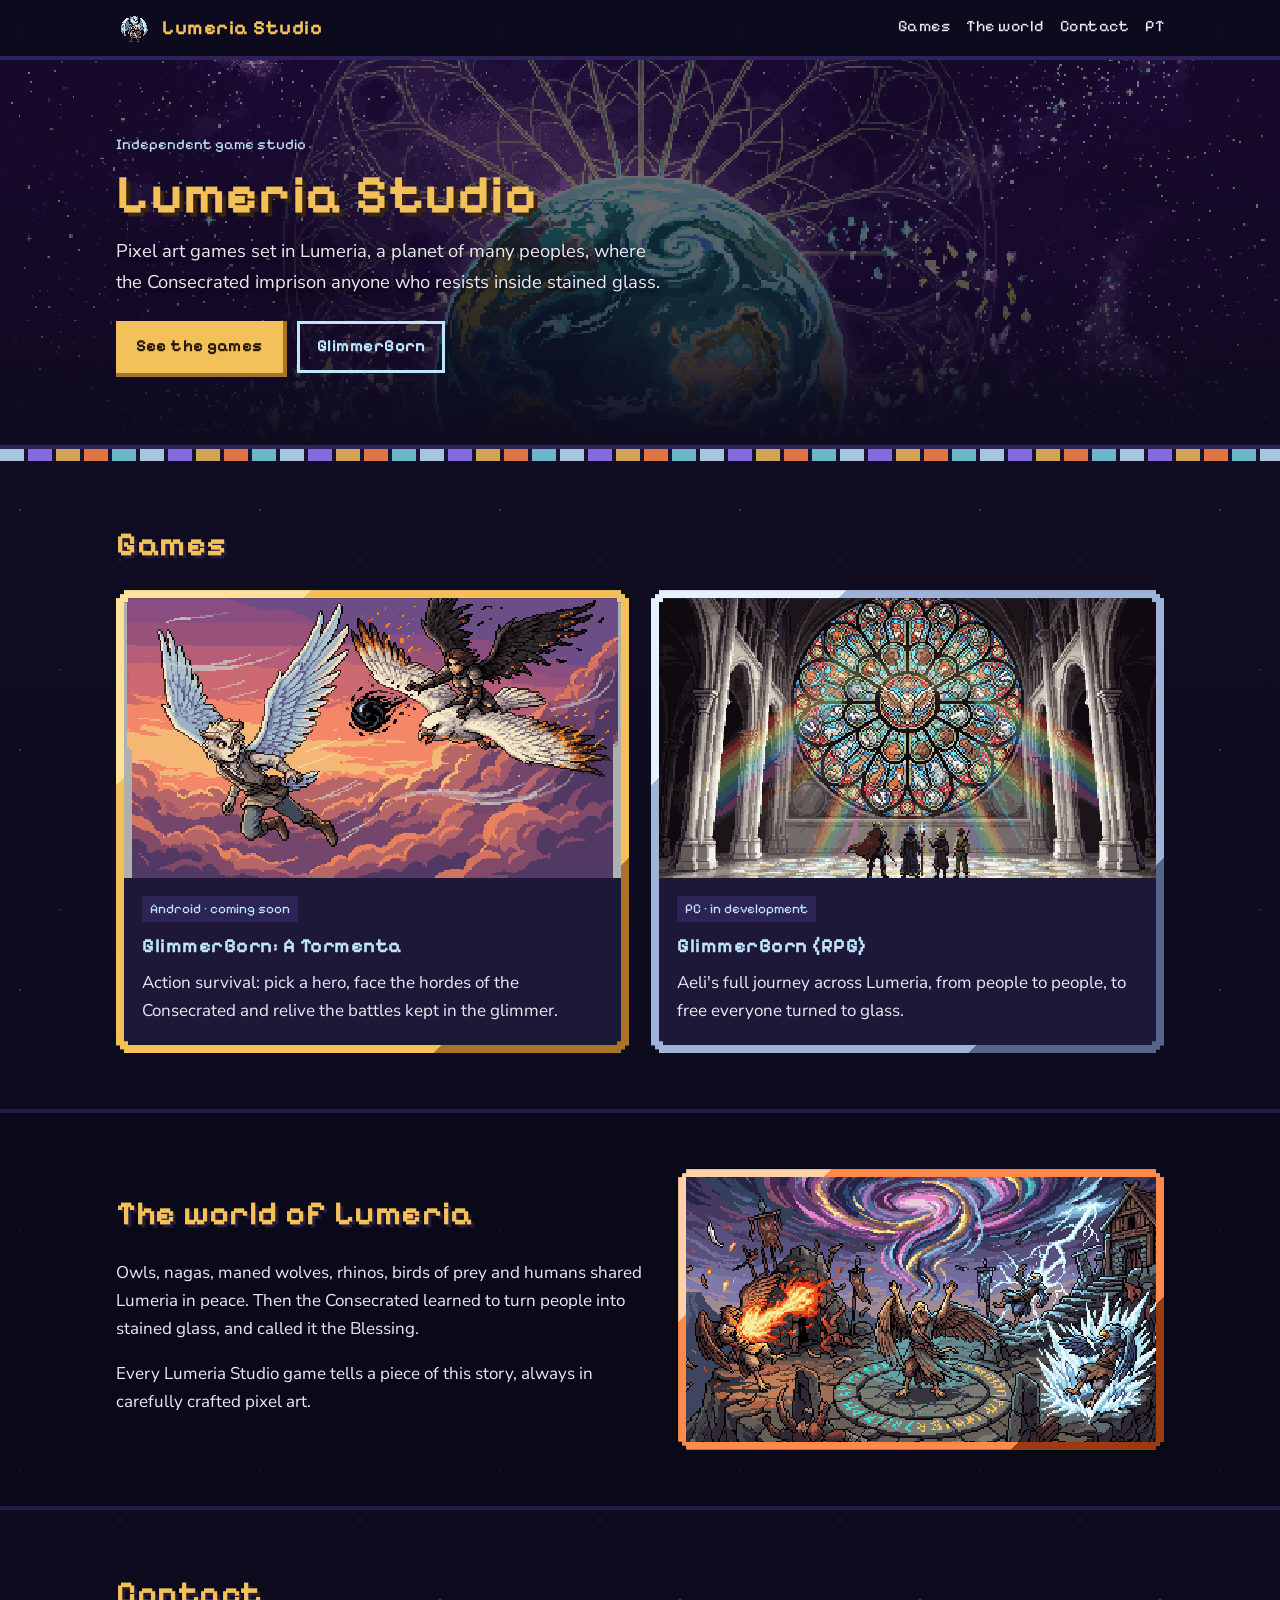
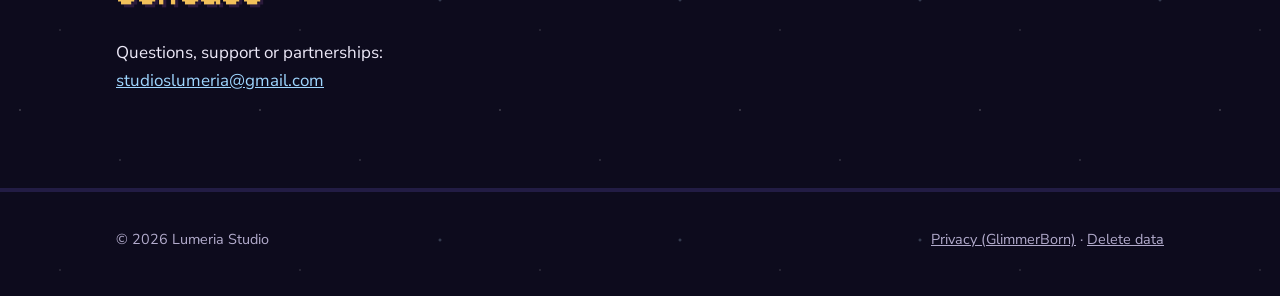
==== en/index.html @ 92d37502 "Versão em inglês do início e da página do GlimmerBorn Co-Authored-By: Claude Opus 5.5 <noreply@anthr" ====
<!doctype html>
<html lang="en"><head><meta charset="utf-8"><meta name="viewport" content="width=device-width,initial-scale=1">
<title>Lumeria Studio</title>
<meta name="description" content="Lumeria Studio: independent studio making pixel art games set on the planet Lumeria.">
<meta property="og:title" content="Lumeria Studio"><meta property="og:image" content="https://lumeriastudio.github.io/assets/img/cenas/lumeria.png">
<link rel="icon" href="../assets/img/personagens/aeli.png">
<link rel="preconnect" href="https://fonts.googleapis.com"><link rel="preconnect" href="https://fonts.gstatic.com" crossorigin>
<link href="https://fonts.googleapis.com/css2?family=Nunito+Sans:wght@400;700&family=Pixelify+Sans:wght@500;700&display=swap" rel="stylesheet">
<link rel="stylesheet" href="../assets/estilo.css"></head>
<body>
<header class="topo"><div class="largura">
  <a class="marca" href="./"><img class="px" src="../assets/img/personagens/aeli.png" alt="">Lumeria Studio</a>
  <nav><a href="#jogos">Games</a><a href="#lumeria">The world</a><a href="#contato">Contact</a><a href="../" lang="pt-BR">PT</a></nav>
</div></header>

<section class="capa">
  <img class="fundo" src="../assets/img/cenas/lumeria.png" alt="">
  <div class="largura">
    <p class="mut" style="margin:0 0 8px;font-family:'Pixelify Sans',monospace;color:var(--ar)">Independent game studio</p>
    <h1>Lumeria Studio</h1>
    <p class="chamada">Pixel art games set in Lumeria, a planet of many peoples, where the Consecrated imprison anyone who resists inside stained glass.</p>
    <div class="acoes"><a class="botao" href="#jogos">See the games</a><a class="botao fantasma" href="../glimmerborn/en/">GlimmerBorn</a></div>
  </div>
</section>
<div class="vitral"></div>

<section class="bloco" id="jogos"><div class="largura">
  <h2>Games</h2>
  <div class="grade g2">
    <a class="moldura cartao" href="../glimmerborn/en/" style="text-decoration:none;color:inherit"><div class="dentro">
      <img class="px" src="../assets/img/cenas/perseguicao.png" alt="Aeli fleeing from Kestra in the sunset sky" style="width:100%">
      <div class="texto">
        <span class="selo">Android · coming soon</span>
        <h3>GlimmerBorn: A Tormenta</h3>
        <p style="margin:0">Action survival: pick a hero, face the hordes of the Consecrated and relive the battles kept in the glimmer.</p>
      </div>
    </div></a>
    <div class="moldura prata cartao"><div class="dentro">
      <img class="px" src="../assets/img/cenas/rosacea.png" alt="The group before the Great Rose Window" style="width:100%">
      <div class="texto">
        <span class="selo">PC · in development</span>
        <h3>GlimmerBorn (RPG)</h3>
        <p style="margin:0">Aeli's full journey across Lumeria, from people to people, to free everyone turned to glass.</p>
      </div>
    </div></div>
  </div>
</div></section>

<section class="bloco escuro" id="lumeria"><div class="largura lado">
  <div>
    <h2>The world of Lumeria</h2>
    <p>Owls, nagas, maned wolves, rhinos, birds of prey and humans shared Lumeria in peace. Then the Consecrated learned to turn people into stained glass, and called it the Blessing.</p>
    <p>Every Lumeria Studio game tells a piece of this story, always in carefully crafted pixel art.</p>
  </div>
  <div class="moldura brasa"><img class="px" src="../assets/img/cenas/ritual.png" alt="The ritual that caused the Storm"></div>
</div></section>

<section class="bloco" id="contato"><div class="largura">
  <h2>Contact</h2>
  <p>Questions, support or partnerships:<br>
  <a href="mailto:studioslumeria@gmail.com">studioslumeria@gmail.com</a></p>
</div></section>

<footer class="rodape"><div class="largura">
  <span>© 2026 Lumeria Studio</span>
  <span><a href="../glimmerborn/privacidade/#en">Privacy (GlimmerBorn)</a> · <a href="../glimmerborn/excluir-dados/#en">Delete data</a></span>
</div></footer>
</body></html>
---- assets/estilo.css ----
/* Lumeria Studio: visual de vitral e pixel art */
:root{
  --noite:#0d0b1d; --noite2:#16122e; --painel:#1d1838; --painel2:#251f47;
  --txt:#ece8f7; --mut:#b2abcc;
  --ouro:#f2c15a; --ouro-esc:#a8742a; --ar:#bfe6ff; --brasa:#ff8a4c; --violeta:#9a7bff; --gelo:#7fd3e8;
  --lnk:#9fd6ff;
  --px:4px;
}
*{box-sizing:border-box}
html{scroll-behavior:smooth}
body{
  margin:0; color:var(--txt); background-color:var(--noite);
  background-image:
    radial-gradient(1px 1px at 20px 30px,#fff8,transparent),
    radial-gradient(1px 1px at 120px 80px,#fff6,transparent),
    radial-gradient(2px 2px at 200px 160px,#bfe6ff55,transparent),
    radial-gradient(1px 1px at 60px 190px,#fff5,transparent),
    linear-gradient(180deg,#120e28 0%,#0d0b1d 60%);
  background-size:240px 240px,240px 240px,240px 240px,240px 240px,100% 100%;
  font:17px/1.65 "Nunito Sans",system-ui,-apple-system,"Segoe UI",Roboto,sans-serif;
}
img.px,.px img{image-rendering:pixelated;image-rendering:crisp-edges}
a{color:var(--lnk)}
h1,h2,h3,.titulo,.botao,.marca,nav a{font-family:"Pixelify Sans","Press Start 2P",monospace;letter-spacing:.5px}
h1{font-size:clamp(2rem,6vw,3.4rem);line-height:1.1;margin:0 0 12px;color:var(--ouro);text-shadow:var(--px) var(--px) 0 #3a2410}
h2{font-size:clamp(1.5rem,4vw,2.1rem);color:var(--ouro);margin:0 0 18px;text-shadow:3px 3px 0 #2a1a3a}
h3{font-size:1.25rem;margin:0 0 6px;color:var(--ar)}
.mut{color:var(--mut);font-size:.93rem}
.largura{max-width:1080px;margin:0 auto;padding:0 16px}

/* Cabeçalho */
.topo{position:sticky;top:0;z-index:10;background:#0d0b1dee;border-bottom:var(--px) solid #2c2456;backdrop-filter:blur(4px)}
.topo .largura{display:flex;align-items:center;justify-content:space-between;gap:12px;flex-wrap:wrap;padding-top:10px;padding-bottom:10px}
.marca{display:flex;align-items:center;gap:10px;color:var(--ouro);text-decoration:none;font-size:1.25rem;font-weight:700}
.marca img{width:36px;height:36px}
nav{display:flex;flex-wrap:wrap;gap:4px 16px}
nav a{color:var(--txt);text-decoration:none;font-size:1rem;padding:2px 0;border-bottom:3px solid transparent}
nav a:hover{border-bottom-color:var(--ouro);color:var(--ouro)}

/* Moldura de pixel com cantos em degrau */
.moldura{
  --c:var(--ouro);
  position:relative; padding:calc(var(--px)*2); background:var(--c);
  clip-path:polygon(0 8px,4px 8px,4px 4px,8px 4px,8px 0,calc(100% - 8px) 0,calc(100% - 8px) 4px,calc(100% - 4px) 4px,calc(100% - 4px) 8px,100% 8px,100% calc(100% - 8px),calc(100% - 4px) calc(100% - 8px),calc(100% - 4px) calc(100% - 4px),calc(100% - 8px) calc(100% - 4px),calc(100% - 8px) 100%,8px 100%,8px calc(100% - 4px),4px calc(100% - 4px),4px calc(100% - 8px),0 calc(100% - 8px));
  background-image:linear-gradient(135deg,#ffe29a 0 20%,var(--c) 20% 80%,var(--ouro-esc) 80%);
}
.moldura > .dentro{
  background:var(--painel); height:100%;
  clip-path:polygon(0 4px,4px 4px,4px 0,calc(100% - 4px) 0,calc(100% - 4px) 4px,100% 4px,100% calc(100% - 4px),calc(100% - 4px) calc(100% - 4px),calc(100% - 4px) 100%,4px 100%,4px calc(100% - 4px),0 calc(100% - 4px));
}
.moldura > img,.moldura > .dentro > img{display:block;width:100%;height:auto}
.moldura.prata{--c:#9fb3d9;background-image:linear-gradient(135deg,#e6f0ff 0 20%,#9fb3d9 20% 80%,#56658a 80%)}
.moldura.brasa{--c:var(--brasa);background-image:linear-gradient(135deg,#ffd2a8 0 20%,var(--brasa) 20% 80%,#9b3b14 80%)}

/* Faixa de vitral */
.vitral{height:12px;background:repeating-linear-gradient(90deg,var(--ar) 0 24px,#1a1533 24px 28px,var(--violeta) 28px 52px,#1a1533 52px 56px,var(--ouro) 56px 80px,#1a1533 80px 84px,var(--brasa) 84px 108px,#1a1533 108px 112px,var(--gelo) 112px 136px,#1a1533 136px 140px);opacity:.85}

/* Botões */
.botao{display:inline-block;background:var(--ouro);color:#2a1806;text-decoration:none;font-weight:700;font-size:1.05rem;padding:12px 20px;box-shadow:0 var(--px) 0 var(--ouro-esc),var(--px) 0 0 var(--ouro-esc),var(--px) var(--px) 0 var(--ouro-esc);transition:transform .08s}
.botao:hover{transform:translate(-2px,-2px)}
.botao.fantasma{background:transparent;color:var(--ar);box-shadow:inset 0 0 0 3px var(--ar)}
.botao[aria-disabled=true]{cursor:default}

/* Seções */
section.bloco{padding:56px 0}
section.bloco.escuro{background:#0a0817aa;border-top:var(--px) solid #221c44;border-bottom:var(--px) solid #221c44}
.grade{display:grid;gap:22px}
.g2{grid-template-columns:repeat(auto-fit,minmax(min(100%,420px),1fr))}
.g3{grid-template-columns:repeat(auto-fit,minmax(min(100%,300px),1fr))}
.g4{grid-template-columns:repeat(auto-fit,minmax(min(100%,230px),1fr))}
.lado{display:grid;gap:28px;align-items:center;grid-template-columns:1fr}
@media (min-width:820px){.lado{grid-template-columns:1.1fr 1fr}.lado.inv > :first-child{order:2}}

/* Capa (hero) */
.capa{position:relative;overflow:hidden;border-bottom:var(--px) solid #2c2456}
.capa .fundo{position:absolute;inset:0;width:100%;height:100%;object-fit:cover;image-rendering:pixelated;filter:saturate(1.1) brightness(.55)}
.capa::after{content:"";position:absolute;inset:0;background:linear-gradient(180deg,#0d0b1d22 0%,#0d0b1d55 55%,var(--noite) 100%)}
.capa .largura{position:relative;z-index:1;padding-top:72px;padding-bottom:72px}
.capa p.chamada{font-size:1.15rem;max-width:560px;margin:0 0 24px;text-shadow:0 2px 6px #000}
.capa .acoes{display:flex;flex-wrap:wrap;gap:14px;align-items:center}
.capa-heroi{display:grid;gap:28px;align-items:center;grid-template-columns:1fr}
@media (min-width:820px){.capa-heroi{grid-template-columns:1.4fr 1fr}}
.heroi-grande{max-width:320px;margin:0 auto}
.heroi-grande .dentro{background:radial-gradient(circle at 50% 45%,#3a4f8a 0%,#1d1838 70%)}
.heroi-grande img{animation:flutua 3.2s steps(8) infinite}
@keyframes flutua{0%,100%{transform:translateY(0)}50%{transform:translateY(-10px)}}
@media (prefers-reduced-motion:reduce){.heroi-grande img{animation:none}}

/* Cartões */
.cartao .dentro{padding:0}
.cartao .texto{padding:16px 18px 20px}
.cartao .selo{display:inline-block;font-family:"Pixelify Sans",monospace;font-size:.85rem;background:#2c2456;color:var(--ar);padding:2px 8px;margin-bottom:8px}
.personagem .dentro{display:flex;flex-direction:column;align-items:center;text-align:center;padding:14px 14px 18px}
.personagem .retrato{width:160px;height:160px;background:radial-gradient(circle at 50% 50%,#33407a 0%,#1d1838 70%);display:grid;place-items:center;margin-bottom:10px}
.personagem .retrato img{width:160px;height:160px}
.personagem .retrato.vazio{font-family:"Pixelify Sans",monospace;font-size:4rem;color:var(--ouro);opacity:.6}
.personagem p{margin:0;font-size:.95rem;color:var(--mut)}
.personagem .povo{font-family:"Pixelify Sans",monospace;color:var(--ouro);font-size:.9rem;margin-bottom:6px}
figure{margin:0}
figcaption{padding:10px 14px 14px;font-size:.95rem;color:var(--mut)}
figcaption strong{color:var(--txt);font-family:"Pixelify Sans",monospace;font-weight:500}
.passos{counter-reset:p;list-style:none;padding:0;margin:0}
.passos li{counter-increment:p;position:relative;padding:0 0 14px 52px}
.passos li::before{content:counter(p);position:absolute;left:0;top:0;width:36px;height:36px;display:grid;place-items:center;background:var(--violeta);color:#fff;font-family:"Pixelify Sans",monospace;box-shadow:3px 3px 0 #4b37a0}

/* Páginas de texto (privacidade, excluir dados) */
.documento{max-width:820px;margin:32px auto;padding:0 16px}
.documento .moldura > .dentro{padding:28px clamp(18px,4vw,40px)}
.documento h1{font-size:clamp(1.7rem,5vw,2.4rem)}
.documento h2{font-size:1.35rem;margin-top:30px;margin-bottom:8px}
.documento h3{font-size:1.1rem;margin-top:20px}
.lang{display:inline-block;background:#2c2456;padding:4px 12px;text-decoration:none;color:var(--txt);font-family:"Pixelify Sans",monospace}
.card{background:var(--painel2);padding:16px 18px;margin:16px 0}
hr{border:0;height:12px;margin:40px 0;background:repeating-linear-gradient(90deg,var(--ar) 0 24px,transparent 24px 28px,var(--violeta) 28px 52px,transparent 52px 56px,var(--ouro) 56px 80px,transparent 80px 84px);opacity:.7}

/* Rodapé */
.rodape{padding:36px 0 44px;color:var(--mut);font-size:.9rem;border-top:var(--px) solid #221c44;margin-top:20px}
.rodape .largura{display:flex;flex-wrap:wrap;gap:10px 24px;justify-content:space-between}
.rodape a{color:var(--mut)}
@media (max-width:640px){.topo{position:static}nav{gap:2px 14px}nav a{font-size:.95rem}}
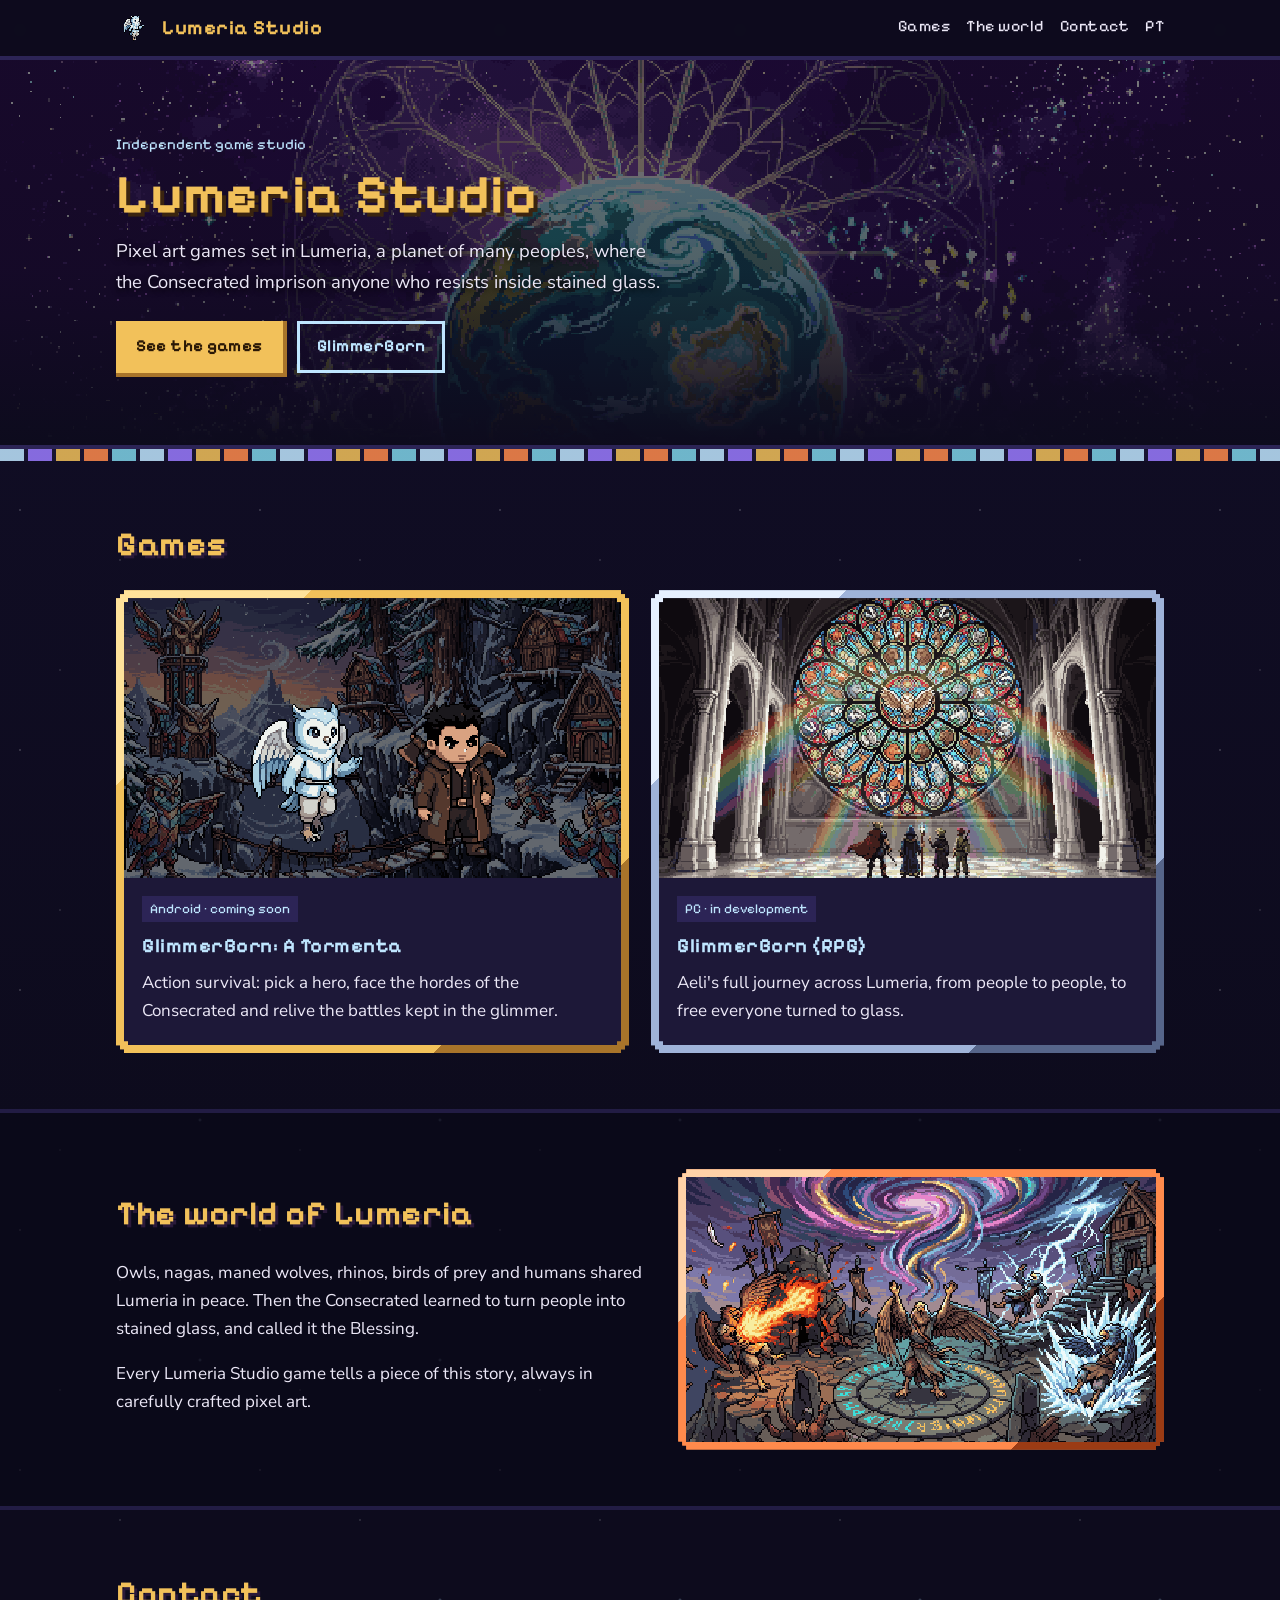
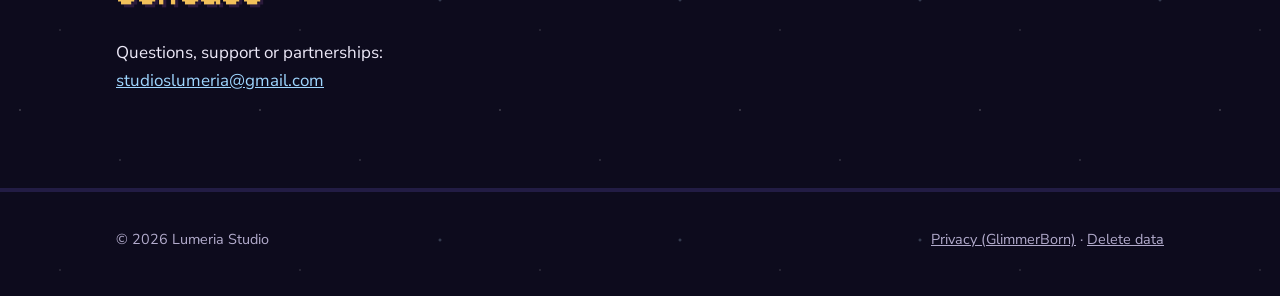
==== commit f07685e6: "Aeli e Tarn do jogo (animados) na capa, no cartão e nos personagens Co-Authored-By: Claude Opus 5.5 " ====
--- a/en/index.html
+++ b/en/index.html
@@ -3,13 +3,13 @@
 <title>Lumeria Studio</title>
 <meta name="description" content="Lumeria Studio: independent studio making pixel art games set on the planet Lumeria.">
 <meta property="og:title" content="Lumeria Studio"><meta property="og:image" content="https://lumeriastudio.github.io/assets/img/cenas/lumeria.png">
-<link rel="icon" href="../assets/img/personagens/aeli.png">
+<link rel="icon" href="../assets/img/icone.png">
 <link rel="preconnect" href="https://fonts.googleapis.com"><link rel="preconnect" href="https://fonts.gstatic.com" crossorigin>
 <link href="https://fonts.googleapis.com/css2?family=Nunito+Sans:wght@400;700&family=Pixelify+Sans:wght@500;700&display=swap" rel="stylesheet">
 <link rel="stylesheet" href="../assets/estilo.css"></head>
 <body>
 <header class="topo"><div class="largura">
-  <a class="marca" href="./"><img class="px" src="../assets/img/personagens/aeli.png" alt="">Lumeria Studio</a>
+  <a class="marca" href="./"><img class="px" src="../assets/img/icone.png" alt="">Lumeria Studio</a>
   <nav><a href="#jogos">Games</a><a href="#lumeria">The world</a><a href="#contato">Contact</a><a href="../" lang="pt-BR">PT</a></nav>
 </div></header>
 
@@ -28,7 +28,7 @@
   <h2>Games</h2>
   <div class="grade g2">
     <a class="moldura cartao" href="../glimmerborn/en/" style="text-decoration:none;color:inherit"><div class="dentro">
-      <img class="px" src="../assets/img/cenas/perseguicao.png" alt="Aeli fleeing from Kestra in the sunset sky" style="width:100%">
+      <img class="px" src="../assets/img/cenas/capa_tormenta.png" alt="Aeli and Tarn at Mirante dos Ventos" style="width:100%">
       <div class="texto">
         <span class="selo">Android · coming soon</span>
         <h3>GlimmerBorn: A Tormenta</h3>
--- a/assets/estilo.css
+++ b/assets/estilo.css
@@ -82,7 +82,7 @@
 @media (min-width:820px){.capa-heroi{grid-template-columns:1.4fr 1fr}}
 .heroi-grande{max-width:320px;margin:0 auto}
 .heroi-grande .dentro{background:radial-gradient(circle at 50% 45%,#3a4f8a 0%,#1d1838 70%)}
-.heroi-grande img{animation:flutua 3.2s steps(8) infinite}
+.heroi-grande .sprite{animation:quadros8 1s steps(8) infinite}
 @keyframes flutua{0%,100%{transform:translateY(0)}50%{transform:translateY(-10px)}}
 @media (prefers-reduced-motion:reduce){.heroi-grande img{animation:none}}
 
@@ -118,3 +118,12 @@
 .rodape .largura{display:flex;flex-wrap:wrap;gap:10px 24px;justify-content:space-between}
 .rodape a{color:var(--mut)}
 @media (max-width:640px){.topo{position:static}nav{gap:2px 14px}nav a{font-size:.95rem}}
+/* Sprites animados do jogo (folha horizontal de quadros 128px) */
+.sprite{--w:128px;width:var(--w);height:var(--w);background-repeat:no-repeat;background-size:auto 100%;image-rendering:pixelated;margin:0 auto}
+.sprite.aeli{background-image:url(img/jogo/aeli_parado_folha.png);animation:quadros8 1s steps(8) infinite}
+.sprite.tarn{background-image:url(img/jogo/tarn_parado_folha.png);animation:quadros4 .8s steps(4) infinite}
+.sprite.x2{--w:256px}
+.sprite.x125{--w:160px}
+@keyframes quadros8{to{background-position:calc(var(--w) * -8) 0}}
+@keyframes quadros4{to{background-position:calc(var(--w) * -4) 0}}
+@media (prefers-reduced-motion:reduce){.sprite{animation:none}}
